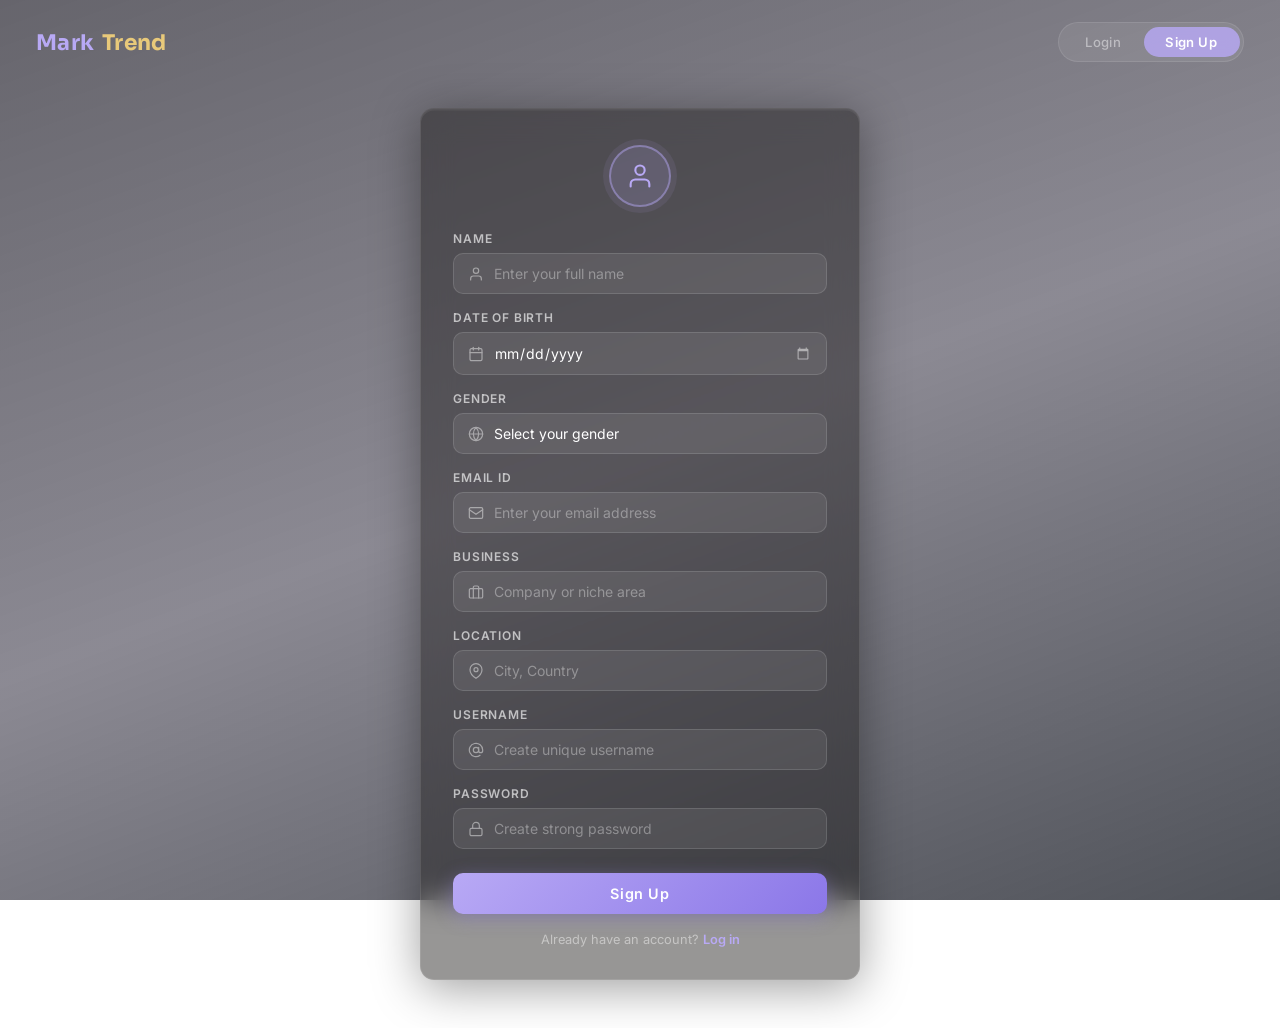
==== login.html @ ee8b36f3 "Rename index.html to login.html" ====
<!DOCTYPE html>
<html lang="en">
<head>
  <meta charset="UTF-8" />
  <meta name="viewport" content="width=device-width, initial-scale=1.0"/>
  <title>MarkTrend — Gateway</title>
  <link href="https://fonts.googleapis.com/css2?family=Inter:wght@300;400;500;600;700&family=Sora:wght@400;600;700&display=swap" rel="stylesheet"/>
  <style>
    *, *::before, *::after { box-sizing: border-box; margin: 0; padding: 0; }

    :root {
      --lavender:       #b8a9f5;
      --lavender-dim:   rgba(184,169,245,0.18);
      --lavender-pill:  rgba(184,169,245,0.82);
      --gold:           #e8c97a;
      --white:          #ffffff;
      --muted:          rgba(255,255,255,0.45);
      --glass-bg:       rgba(26,24,21,0.45);
      --glass-border:   rgba(255,255,255,0.10);
      --input-bg:       rgba(255,255,255,0.07);
      --input-border:   rgba(255,255,255,0.13);
      --input-focus:    rgba(184,169,245,0.55);
      --placeholder:    rgba(255,255,255,0.35);
      --btn-gradient:   linear-gradient(135deg,#b8a9f5 0%,#8b77e8 100%);
      --font-display:   'Sora', sans-serif;
      --font-body:      'Inter', sans-serif;
      --radius-panel:   14px;
      --radius-input:   10px;
      --radius-btn:     10px;
    }

    html, body {
      height: 100%;
      font-family: var(--font-body);
      -webkit-font-smoothing: antialiased;
    }

    /* ─── FULL-VIEWPORT BACKGROUND ─── */
    body {
      background-image: url('background.jpeg');
      background-size: cover;
      background-position: center;
      background-repeat: no-repeat;
      background-attachment: fixed;
      min-height: 100vh;
      display: flex;
      flex-direction: column;
    }

    /* Subtle dark veil over the landscape */
    body::before {
      content: '';
      position: fixed;
      inset: 0;
      background: linear-gradient(
        160deg,
        rgba(8,6,18,0.62) 0%,
        rgba(14,10,30,0.48) 50%,
        rgba(6,10,20,0.70) 100%
      );
      pointer-events: none;
      z-index: 0;
    }

    /* ─── TOP NAV BAR ─── */
    header {
      position: relative;
      z-index: 10;
      display: flex;
      align-items: center;
      justify-content: space-between;
      padding: 22px 36px;
    }

    .brand {
      font-family: var(--font-display);
      font-size: 1.35rem;
      font-weight: 700;
      letter-spacing: 0.02em;
      color: var(--white);
      text-decoration: none;
      display: flex;
      align-items: center;
      gap: 7px;
    }
    .brand span.mark { color: var(--lavender); }
    .brand span.trend { color: var(--gold); }

    /* Pill tab switcher */
    .tab-bar {
      position: relative;
      display: flex;
      align-items: center;
      background: rgba(255,255,255,0.07);
      border: 1px solid var(--glass-border);
      border-radius: 50px;
      padding: 4px;
      gap: 0;
    }

    .tab-bar .tab-pill {
      position: absolute;
      top: 4px;
      height: calc(100% - 8px);
      border-radius: 50px;
      background: var(--lavender-pill);
      backdrop-filter: blur(6px);
      transition: left 0.38s cubic-bezier(0.4,0,0.2,1),
                  width 0.38s cubic-bezier(0.4,0,0.2,1);
      z-index: 0;
    }

    .tab-bar button {
      position: relative;
      z-index: 1;
      background: none;
      border: none;
      cursor: pointer;
      font-family: var(--font-body);
      font-size: 0.82rem;
      font-weight: 500;
      letter-spacing: 0.03em;
      padding: 7px 22px;
      border-radius: 50px;
      color: var(--muted);
      transition: color 0.25s;
      white-space: nowrap;
      user-select: none;
    }
    .tab-bar button.active { color: var(--white); font-weight: 600; }

    /* ─── MAIN CONTENT CENTERING ─── */
    main {
      position: relative;
      z-index: 5;
      flex: 1;
      display: flex;
      align-items: center;
      justify-content: center;
      padding: 24px 16px 48px;
    }

    /* ─── GLASS PANEL ─── */
    .glass-panel {
      background: var(--glass-bg);
      backdrop-filter: blur(15px) saturate(1.3);
      -webkit-backdrop-filter: blur(15px) saturate(1.3);
      border: 1px solid var(--glass-border);
      border-radius: var(--radius-panel);
      width: 100%;
      max-width: 440px; 
      padding: 36px 32px 32px;
      box-shadow:
        0 8px 48px rgba(0,0,0,0.38),
        0 1.5px 0 rgba(255,255,255,0.06) inset;
    }

    /* ─── AVATAR ACCENT ─── */
    .avatar-ring {
      width: 62px;
      height: 62px;
      border-radius: 50%;
      background: var(--lavender-dim);
      border: 2px solid rgba(184,169,245,0.45);
      display: flex;
      align-items: center;
      justify-content: center;
      margin: 0 auto 24px;
      box-shadow: 0 0 0 6px rgba(184,169,245,0.09);
    }
    .avatar-ring svg { width: 28px; height: 28px; }

    /* ─── FORM VIEWS (fade transition) ─── */
    .form-view {
      opacity: 0;
      pointer-events: none;
      position: absolute;
      top: 0; left: 0; right: 0;
      transition: opacity 0.32s ease;
    }
    .form-view.active {
      opacity: 1;
      pointer-events: auto;
      position: relative;
    }
    .forms-wrapper { position: relative; }

    /* ─── FIELD LABELS ─── */
    .field { margin-bottom: 16px; }
    .field label {
      display: block;
      font-size: 0.75rem;
      font-weight: 600;
      letter-spacing: 0.07em;
      text-transform: uppercase;
      color: rgba(255,255,255,0.65);
      margin-bottom: 7px;
    }

    /* ─── INPUT WRAPPERS ─── */
    .input-wrap {
      display: flex;
      align-items: center;
      background: var(--input-bg);
      border: 1px solid var(--input-border);
      border-radius: var(--radius-input);
      padding: 0 14px;
      gap: 10px;
      transition: border-color 0.22s, box-shadow 0.22s;
    }
    .input-wrap:focus-within {
      border-color: var(--input-focus);
      box-shadow: 0 0 0 3px rgba(184,169,245,0.13);
    }
    .input-wrap svg {
      flex-shrink: 0;
      opacity: 0.45;
      width: 16px; height: 16px;
    }
    .input-wrap input, .input-wrap select {
      flex: 1;
      background: none;
      border: none;
      outline: none;
      color: var(--white);
      font-family: var(--font-body);
      font-size: 0.875rem;
      padding: 11px 0;
    }
    .input-wrap input::placeholder { color: var(--placeholder); }
    
    .input-wrap select {
      cursor: pointer;
      appearance: none;
      -webkit-appearance: none;
    }
    .input-wrap select option {
      background: #1a1815;
      color: var(--white);
    }

    .input-wrap input[type="date"]::-webkit-calendar-picker-indicator {
      filter: invert(1);
      opacity: 0.5;
      cursor: pointer;
    }

    /* ─── PRIMARY ACTION BUTTON ─── */
    .btn-primary {
      display: block;
      width: 100%;
      padding: 12px;
      margin-top: 24px;
      background: var(--btn-gradient);
      border: none;
      border-radius: var(--radius-btn);
      color: #fff;
      font-family: var(--font-body);
      font-size: 0.9rem;
      font-weight: 600;
      letter-spacing: 0.04em;
      cursor: pointer;
      transition: opacity 0.2s, transform 0.18s;
      box-shadow: 0 4px 18px rgba(139,119,232,0.35);
    }
    .btn-primary:hover { opacity: 0.88; transform: translateY(-1px); }
    .btn-primary:active { transform: translateY(0); opacity: 1; }

    /* ─── SWITCH LINK ─── */
    .switch-text {
      text-align: center;
      margin-top: 18px;
      font-size: 0.8rem;
      color: var(--muted);
    }
    .switch-text a {
      color: var(--lavender);
      font-weight: 600;
      text-decoration: none;
      cursor: pointer;
      transition: color 0.2s;
    }
    .switch-text a:hover { color: #d3c9fa; text-decoration: underline; }

    /* ─── STAR PARTICLES ─── */
    .stars {
      position: fixed;
      inset: 0;
      z-index: 1;
      pointer-events: none;
      overflow: hidden;
    }
    .star {
      position: absolute;
      border-radius: 50%;
      background: #fff;
      animation: twinkle var(--dur, 3s) ease-in-out infinite;
      opacity: 0;
    }
    @keyframes twinkle {
      0%,100% { opacity: 0; }
      50%      { opacity: var(--peak, 0.7); }
    }

    /* ─── GLASSMORPHISM POPUP MODAL ─── */
    .popup-overlay {
      display: none;
      position: fixed;
      inset: 0;
      z-index: 100;
      background: rgba(0, 0, 0, 0);
      backdrop-filter: blur(0);
      -webkit-backdrop-filter: blur(0);
      transition: background 0.32s ease, backdrop-filter 0.32s ease;
      animation: fadeInBlur 0.4s ease forwards;
    }
    .popup-overlay.active {
      display: flex;
      align-items: center;
      justify-content: center;
      background: rgba(0, 0, 0, 0.45);
      backdrop-filter: blur(8px);
      -webkit-backdrop-filter: blur(8px);
    }

    @keyframes fadeInBlur {
      from { background: rgba(0, 0, 0, 0); backdrop-filter: blur(0); }
      to { background: rgba(0, 0, 0, 0.45); backdrop-filter: blur(8px); }
    }

    .popup-modal {
      background: rgba(26, 24, 21, 0.65);
      backdrop-filter: blur(20px) saturate(1.4);
      -webkit-backdrop-filter: blur(20px) saturate(1.4);
      border: 1px solid rgba(184, 169, 245, 0.25);
      border-radius: 16px;
      padding: 32px 28px;
      width: 90%;
      max-width: 360px;
      box-shadow:
        0 12px 56px rgba(0, 0, 0, 0.48),
        0 1px 0 rgba(255, 255, 255, 0.08) inset,
        0 0 0 1px rgba(184, 169, 245, 0.15) inset;
      animation: popupScaleIn 0.4s cubic-bezier(0.34, 1.56, 0.64, 1) forwards;
      opacity: 0;
      transform: scale(0.85);
    }

    @keyframes popupScaleIn {
      from { opacity: 0; transform: scale(0.85); }
      to { opacity: 1; transform: scale(1); }
    }

    .popup-modal.closing {
      animation: popupScaleOut 0.32s cubic-bezier(0.36, 0, 0.66, -0.56) forwards;
    }

    @keyframes popupScaleOut {
      from { opacity: 1; transform: scale(1); }
      to { opacity: 0; transform: scale(0.85); }
    }

    .popup-header {
      display: flex;
      justify-content: space-between;
      align-items: center;
      margin-bottom: 12px;
    }

    .popup-title {
      font-family: var(--font-display);
      font-size: 1.25rem;
      font-weight: 700;
      color: var(--lavender);
      letter-spacing: 0.02em;
    }

    .popup-close {
      background: none;
      border: none;
      color: rgba(255, 255, 255, 0.6);
      font-size: 1.5rem;
      cursor: pointer;
      padding: 0;
      width: 32px;
      height: 32px;
      display: flex;
      align-items: center;
      justify-content: center;
      border-radius: 8px;
      transition: color 0.2s, background 0.2s;
    }
    .popup-close:hover {
      color: var(--lavender);
      background: rgba(184, 169, 245, 0.1);
    }

    .popup-message {
      font-size: 0.95rem;
      line-height: 1.5;
      color: rgba(255, 255, 255, 0.8);
      text-align: center;
    }

    /* ─── RESPONSIVE ─── */
    @media (max-width: 480px) {
      header { padding: 18px 20px; }
      .glass-panel { padding: 28px 20px 24px; }
      .popup-modal { padding: 24px 20px; max-width: 85%; }
    }
  </style>
</head>
<body>

  <div class="stars" id="stars"></div>

  <header>
    <a href="index.html" class="brand">
      <span class="mark">Mark</span><span class="trend">Trend</span>
    </a>

    <div class="tab-bar" id="tabBar">
      <div class="tab-pill" id="tabPill"></div>
      <button id="btnLogin" onclick="switchTo('login')">Login</button>
      <button id="btnSignup" onclick="switchTo('signup')" class="active">Sign Up</button>
    </div>
  </header>

  <main>
    <div class="glass-panel">
      <div class="forms-wrapper">

        <div class="form-view active" id="viewSignup">
          <div class="avatar-ring">
            <svg viewBox="0 0 24 24" fill="none" stroke="#b8a9f5" stroke-width="1.8" stroke-linecap="round" stroke-linejoin="round">
              <path d="M20 21v-2a4 4 0 0 0-4-4H8a4 4 0 0 0-4 4v2"/>
              <circle cx="12" cy="7" r="4"/>
            </svg>
          </div>

          <div class="field">
            <label for="su-name">Name</label>
            <div class="input-wrap">
              <svg viewBox="0 0 24 24" fill="none" stroke="#fff" stroke-width="1.8" stroke-linecap="round" stroke-linejoin="round">
                <path d="M20 21v-2a4 4 0 0 0-4-4H8a4 4 0 0 0-4 4v2"/>
                <circle cx="12" cy="7" r="4"/>
              </svg>
              <input id="su-name" type="text" placeholder="Enter your full name" />
            </div>
          </div>

          <div class="field">
            <label for="su-dob">Date of Birth</label>
            <div class="input-wrap">
              <svg viewBox="0 0 24 24" fill="none" stroke="#fff" stroke-width="1.8" stroke-linecap="round" stroke-linejoin="round">
                <rect x="3" y="4" width="18" height="18" rx="2" ry="2"/>
                <line x1="16" y1="2" x2="16" y2="6"/>
                <line x1="8" y1="2" x2="8" y2="6"/>
                <line x1="3" y1="10" x2="21" y2="10"/>
              </svg>
              <input id="su-dob" type="date" />
            </div>
          </div>

          <div class="field">
            <label for="su-gender">Gender</label>
            <div class="input-wrap">
              <svg viewBox="0 0 24 24" fill="none" stroke="#fff" stroke-width="1.8" stroke-linecap="round" stroke-linejoin="round">
                <circle cx="12" cy="12" r="10"/>
                <path d="M12 2a15.3 15.3 0 0 1 4 10 15.3 15.3 0 0 1-4 10 15.3 15.3 0 0 1-4-10 15.3 15.3 0 0 1 4-10z"/>
                <path d="M2 12h20"/>
              </svg>
              <select id="su-gender">
                <option value="" disabled selected>Select your gender</option>
                <option value="Male">Male</option>
                <option value="Female">Female</option>
                <option value="Non-binary">Non-binary</option>
                <option value="Prefer not to say">Prefer not to say</option>
              </select>
            </div>
          </div>

          <div class="field">
            <label for="su-email">Email ID</label>
            <div class="input-wrap">
              <svg viewBox="0 0 24 24" fill="none" stroke="#fff" stroke-width="1.8" stroke-linecap="round" stroke-linejoin="round">
                <rect x="2" y="4" width="20" height="16" rx="2"/>
                <path d="m2 7 10 7 10-7"/>
              </svg>
              <input id="su-email" type="email" placeholder="Enter your email address" autocomplete="email"/>
            </div>
          </div>

          <div class="field">
            <label for="su-business">Business</label>
            <div class="input-wrap">
              <svg viewBox="0 0 24 24" fill="none" stroke="#fff" stroke-width="1.8" stroke-linecap="round" stroke-linejoin="round">
                <rect x="2" y="7" width="20" height="14" rx="2" ry="2"/>
                <path d="M16 21V5a2 2 0 0 0-2-2h-4a2 2 0 0 0-2 2v16"/>
              </svg>
              <input id="su-business" type="text" placeholder="Company or niche area" />
            </div>
          </div>

          <div class="field">
            <label for="su-location">Location</label>
            <div class="input-wrap">
              <svg viewBox="0 0 24 24" fill="none" stroke="#fff" stroke-width="1.8" stroke-linecap="round" stroke-linejoin="round">
                <path d="M21 10c0 7-9 13-9 13s-9-6-9-13a9 9 0 0 1 18 0z"/>
                <circle cx="12" cy="10" r="3"/>
              </svg>
              <input id="su-location" type="text" placeholder="City, Country" />
            </div>
          </div>

          <div class="field">
            <label for="su-username">Username</label>
            <div class="input-wrap">
              <svg viewBox="0 0 24 24" fill="none" stroke="#fff" stroke-width="1.8" stroke-linecap="round" stroke-linejoin="round">
                <circle cx="12" cy="12" r="4"/>
                <path d="M16 8v5a3 3 0 0 0 6 0v-1a10 10 0 1 0-3.92 7.94"/>
              </svg>
              <input id="su-username" type="text" placeholder="Create unique username" autocomplete="username"/>
            </div>
          </div>

          <div class="field">
            <label for="su-password">Password</label>
            <div class="input-wrap">
              <svg viewBox="0 0 24 24" fill="none" stroke="#fff" stroke-width="1.8" stroke-linecap="round" stroke-linejoin="round">
                <rect x="3" y="11" width="18" height="11" rx="2"/>
                <path d="M7 11V7a5 5 0 0 1 10 0v4"/>
              </svg>
              <input id="su-password" type="password" placeholder="Create strong password" autocomplete="new-password"/>
            </div>
          </div>

          <button class="btn-primary" onclick="validateSignup()">Sign Up</button>

          <p class="switch-text">
            Already have an account? <a onclick="switchTo('login')">Log in</a>
          </p>
        </div>

        <div class="form-view" id="viewLogin">
          <div class="avatar-ring">
            <svg viewBox="0 0 24 24" fill="none" stroke="#b8a9f5" stroke-width="1.8" stroke-linecap="round" stroke-linejoin="round">
              <path d="M20 21v-2a4 4 0 0 0-4-4H8a4 4 0 0 0-4 4v2"/>
              <circle cx="12" cy="7" r="4"/>
            </svg>
          </div>

          <div class="field">
            <label for="li-username">Username</label>
            <div class="input-wrap">
              <svg viewBox="0 0 24 24" fill="none" stroke="#fff" stroke-width="1.8" stroke-linecap="round" stroke-linejoin="round">
                <path d="M20 21v-2a4 4 0 0 0-4-4H8a4 4 0 0 0-4 4v2"/>
                <circle cx="12" cy="7" r="4"/>
              </svg>
              <input id="li-username" type="text" placeholder="Enter your username" autocomplete="username"/>
            </div>
          </div>

          <div class="field">
            <label for="li-password">Password</label>
            <div class="input-wrap">
              <svg viewBox="0 0 24 24" fill="none" stroke="#fff" stroke-width="1.8" stroke-linecap="round" stroke-linejoin="round">
                <rect x="3" y="11" width="18" height="11" rx="2"/>
                <path d="M7 11V7a5 5 0 0 1 10 0v4"/>
              </svg>
              <input id="li-password" type="password" placeholder="Enter your password" autocomplete="current-password"/>
            </div>
          </div>

          <button class="btn-primary" onclick="validateLogin()">Login</button>

          <p class="switch-text">
            Not registered yet? <a onclick="switchTo('signup')">Sign up</a>
          </p>
        </div>

      </div>
    </div>
  </main>

  <div class="popup-overlay" id="popupOverlay">
    <div class="popup-modal" id="popupModal">
      <div class="popup-header">
        <h2 class="popup-title" id="popupTitle">Alert</h2>
        <button class="popup-close" id="popupClose" onclick="closePopup()">&times;</button>
      </div>
      <p class="popup-message" id="popupMessage">Message goes here.</p>
    </div>
  </div>

  <script>
    /* ─── STAR PARTICLE GENERATOR ─── */
    (function() {
      const container = document.getElementById('stars');
      for (let i = 0; i < 55; i++) {
        const s = document.createElement('div');
        s.className = 'star';
        const size = Math.random() * 2.2 + 0.6;
        s.style.cssText = `
          width:${size}px; height:${size}px;
          left:${Math.random()*100}%;
          top:${Math.random()*100}%;
          --dur:${(Math.random()*4+2).toFixed(1)}s;
          --peak:${(Math.random()*0.6+0.2).toFixed(2)};
          animation-delay:${(Math.random()*5).toFixed(1)}s;
        `;
        container.appendChild(s);
      }
    })();

    /* ─── TAB PILL POSITIONING ─── */
    const tabBar   = document.getElementById('tabBar');
    const pill     = document.getElementById('tabPill');
    const btnLogin  = document.getElementById('btnLogin');
    const btnSignup = document.getElementById('btnSignup');

    function positionPill(btn) {
      const barRect = tabBar.getBoundingClientRect();
      const btnRect = btn.getBoundingClientRect();
      pill.style.left  = (btnRect.left - barRect.left) + 'px';
      pill.style.width = btnRect.width + 'px';
    }

    /* ─── STATE SWITCH ─── */
    let currentState = 'signup';

    function switchTo(state) {
      if (state === currentState) return;
      currentState = state;

      const viewSignup = document.getElementById('viewSignup');
      const viewLogin  = document.getElementById('viewLogin');

      if (state === 'login') {
        viewSignup.classList.remove('active');
        viewLogin.classList.add('active');
        btnLogin.classList.add('active');
        btnSignup.classList.remove('active');
        positionPill(btnLogin);
      } else {
        viewLogin.classList.remove('active');
        viewSignup.classList.add('active');
        btnSignup.classList.add('active');
        btnLogin.classList.remove('active');
        positionPill(btnSignup);
      }
    }

    /* ─── POPUP FUNCTIONS ─── */
    const popupOverlay = document.getElementById('popupOverlay');
    const popupModal = document.getElementById('popupModal');
    const popupTitle = document.getElementById('popupTitle');
    const popupMessage = document.getElementById('popupMessage');

    function showPopup(title, message) {
      popupTitle.textContent = title;
      popupMessage.textContent = message;
      popupOverlay.classList.add('active');
      popupModal.classList.remove('closing');
      document.body.style.overflow = 'hidden';
    }

    function closePopup() {
      popupModal.classList.add('closing');
      setTimeout(() => {
        popupOverlay.classList.remove('active');
        document.body.style.overflow = 'auto';
      }, 320);
    }

    popupOverlay.addEventListener('click', (e) => {
      if (e.target === popupOverlay) {
        closePopup();
      }
    });

    document.addEventListener('keydown', (e) => {
      if (e.key === 'Escape' && popupOverlay.classList.contains('active')) {
        closePopup();
      }
    });

    /* ─── VALIDATION & STORAGE FUNCTIONS ─── */

    function isValidEmail(email) {
      const emailRegex = /^[^\s@]+@[^\s@]+\.[^\s@]+$/;
      return emailRegex.test(email);
    }

    function isValidPassword(password) {
      return password.length >= 8;
    }

    // UPDATED FUNCTION: Validates AND saves inputs to localStorage
    function validateSignup() {
      const name = document.getElementById('su-name').value.trim();
      const dob = document.getElementById('su-dob').value;
      const gender = document.getElementById('su-gender').value;
      const email = document.getElementById('su-email').value.trim();
      const business = document.getElementById('su-business').value.trim();
      const location = document.getElementById('su-location').value.trim();
      const username = document.getElementById('su-username').value.trim();
      const password = document.getElementById('su-password').value;

      if (!name || !dob || !gender || !email || !business || !location || !username || !password) {
        showPopup('Insufficient Details', 'Please fill in all required operational workspace profile setup fields before continuing.');
        return;
      }

      if (!isValidEmail(email)) {
        showPopup('Invalid Email', 'Please enter a valid global system email address layout target.');
        return;
      }

      if (!isValidPassword(password)) {
        showPopup('Weak Password', 'Your authentication profile structural security key password must contain at least 8 characters.');
        return;
      }

      // ─── THE NEW PART: Save all inputs to localStorage ───
      localStorage.setItem('saved_name', name);
      localStorage.setItem('saved_dob', dob);
      localStorage.setItem('saved_gender', gender);
      localStorage.setItem('saved_email', email);
      localStorage.setItem('saved_business', business);
      localStorage.setItem('saved_location', location);
      localStorage.setItem('saved_username', username);

      // Everything passes, forward to the main dashboard workspace
      window.location.href = 'main.html';
    }

    // Login validation
    function validateLogin() {
      const username = document.getElementById('li-username').value.trim();
      const password = document.getElementById('li-password').value;

      if (!username || !password) {
        showPopup('Insufficient Details', 'Please fill in all required fields before continuing.');
        return;
      }

      window.location.href = 'main.html';
    }

    /* ─── INIT PILL POSITION after layout ─── */
    window.addEventListener('load', () => positionPill(btnSignup));
    window.addEventListener('resize', () => {
      positionPill(currentState === 'login' ? btnLogin : btnSignup);
    });
  </script>
</body>
</html>
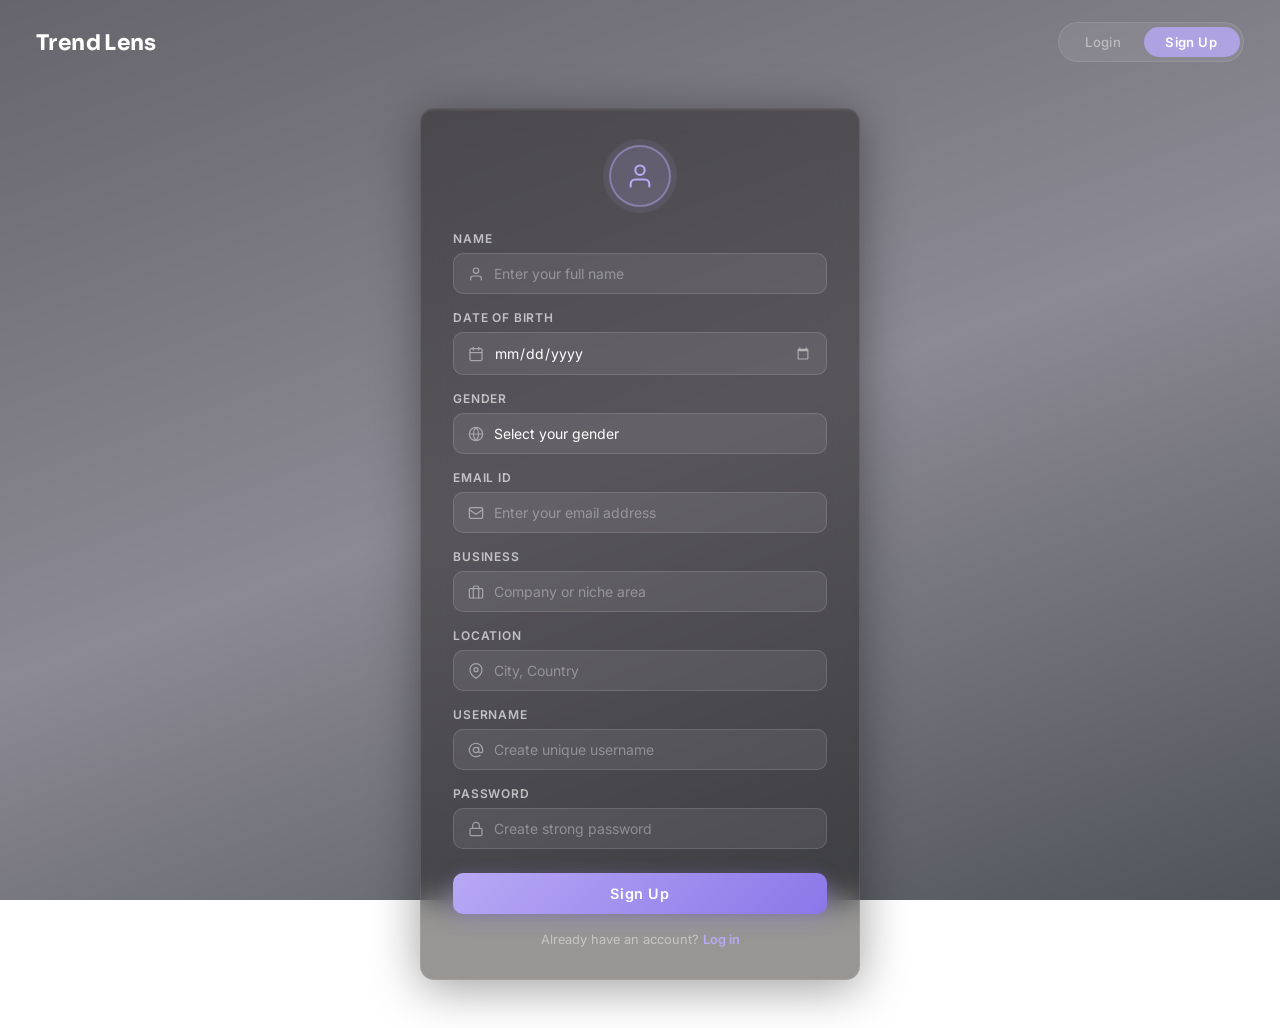
==== commit f27f5384: "Update login.html" ====
--- a/login.html
+++ b/login.html
@@ -3,7 +3,7 @@
 <head>
   <meta charset="UTF-8" />
   <meta name="viewport" content="width=device-width, initial-scale=1.0"/>
-  <title>MarkTrend — Gateway</title>
+  <title>TrendLens — Gateway</title>
   <link href="https://fonts.googleapis.com/css2?family=Inter:wght@300;400;500;600;700&family=Sora:wght@400;600;700&display=swap" rel="stylesheet"/>
   <style>
     *, *::before, *::after { box-sizing: border-box; margin: 0; padding: 0; }
@@ -81,11 +81,10 @@
       text-decoration: none;
       display: flex;
       align-items: center;
-      gap: 7px;
-    }
-    .brand span.mark { color: var(--lavender); }
-    .brand span.trend { color: var(--gold); }
-
+      gap: 3px;
+    }
+    .brand span.lens { color: var(--white); }
+    .brand span.trend { color: var(--white); }
     /* Pill tab switcher */
     .tab-bar {
       position: relative;
@@ -312,7 +311,6 @@
       backdrop-filter: blur(0);
       -webkit-backdrop-filter: blur(0);
       transition: background 0.32s ease, backdrop-filter 0.32s ease;
-      animation: fadeInBlur 0.4s ease forwards;
     }
     .popup-overlay.active {
       display: flex;
@@ -321,11 +319,6 @@
       background: rgba(0, 0, 0, 0.45);
       backdrop-filter: blur(8px);
       -webkit-backdrop-filter: blur(8px);
-    }
-
-    @keyframes fadeInBlur {
-      from { background: rgba(0, 0, 0, 0); backdrop-filter: blur(0); }
-      to { background: rgba(0, 0, 0, 0.45); backdrop-filter: blur(8px); }
     }
 
     .popup-modal {
@@ -341,23 +334,18 @@
         0 12px 56px rgba(0, 0, 0, 0.48),
         0 1px 0 rgba(255, 255, 255, 0.08) inset,
         0 0 0 1px rgba(184, 169, 245, 0.15) inset;
-      animation: popupScaleIn 0.4s cubic-bezier(0.34, 1.56, 0.64, 1) forwards;
       opacity: 0;
       transform: scale(0.85);
-    }
-
-    @keyframes popupScaleIn {
-      from { opacity: 0; transform: scale(0.85); }
-      to { opacity: 1; transform: scale(1); }
+      transition: opacity 0.3s cubic-bezier(0.34, 1.56, 0.64, 1), transform 0.3s cubic-bezier(0.34, 1.56, 0.64, 1);
+    }
+    .popup-overlay.active .popup-modal {
+      opacity: 1;
+      transform: scale(1);
     }
 
     .popup-modal.closing {
-      animation: popupScaleOut 0.32s cubic-bezier(0.36, 0, 0.66, -0.56) forwards;
-    }
-
-    @keyframes popupScaleOut {
-      from { opacity: 1; transform: scale(1); }
-      to { opacity: 0; transform: scale(0.85); }
+      opacity: 0;
+      transform: scale(0.85);
     }
 
     .popup-header {
@@ -416,7 +404,7 @@
 
   <header>
     <a href="index.html" class="brand">
-      <span class="mark">Mark</span><span class="trend">Trend</span>
+      <span class="lens">Trend</span><span class="trend">Lens</span>
     </a>
 
     <div class="tab-bar" id="tabBar">
@@ -686,17 +674,16 @@
     });
 
     /* ─── VALIDATION & STORAGE FUNCTIONS ─── */
-
     function isValidEmail(email) {
       const emailRegex = /^[^\s@]+@[^\s@]+\.[^\s@]+$/;
       return emailRegex.test(email);
     }
 
+    /* Password restriction helper */
     function isValidPassword(password) {
       return password.length >= 8;
     }
 
-    // UPDATED FUNCTION: Validates AND saves inputs to localStorage
     function validateSignup() {
       const name = document.getElementById('su-name').value.trim();
       const dob = document.getElementById('su-dob').value;
@@ -713,16 +700,16 @@
       }
 
       if (!isValidEmail(email)) {
-        showPopup('Invalid Email', 'Please enter a valid global system email address layout target.');
+        showPopup('Invalid Email', 'Please enter a valid global system email address.');
         return;
       }
 
       if (!isValidPassword(password)) {
-        showPopup('Weak Password', 'Your authentication profile structural security key password must contain at least 8 characters.');
+        showPopup('Weak Password', 'Your authentication password must contain at least 8 characters.');
         return;
       }
 
-      // ─── THE NEW PART: Save all inputs to localStorage ───
+      // Save credentials to localized memory frame safely
       localStorage.setItem('saved_name', name);
       localStorage.setItem('saved_dob', dob);
       localStorage.setItem('saved_gender', gender);
@@ -731,11 +718,9 @@
       localStorage.setItem('saved_location', location);
       localStorage.setItem('saved_username', username);
 
-      // Everything passes, forward to the main dashboard workspace
       window.location.href = 'main.html';
     }
 
-    // Login validation
     function validateLogin() {
       const username = document.getElementById('li-username').value.trim();
       const password = document.getElementById('li-password').value;
@@ -748,8 +733,20 @@
       window.location.href = 'main.html';
     }
 
-    /* ─── INIT PILL POSITION after layout ─── */
-    window.addEventListener('load', () => positionPill(btnSignup));
+    /* ─── INIT PILL POSITION after layout & HANDLE INCOMING VIEW ─── */
+    window.addEventListener('load', () => {
+  const urlParams = new URLSearchParams(window.location.search);
+  const requestedView = urlParams.get('view');
+
+  if (requestedView === 'login') {
+    // This tells your existing switcher function to open the login panel
+    switchTo('login');
+  } else {
+    // This runs whatever your default setup was (e.g., highlighting signup)
+    positionPill(btnSignup);
+  }
+});
+
     window.addEventListener('resize', () => {
       positionPill(currentState === 'login' ? btnLogin : btnSignup);
     });
